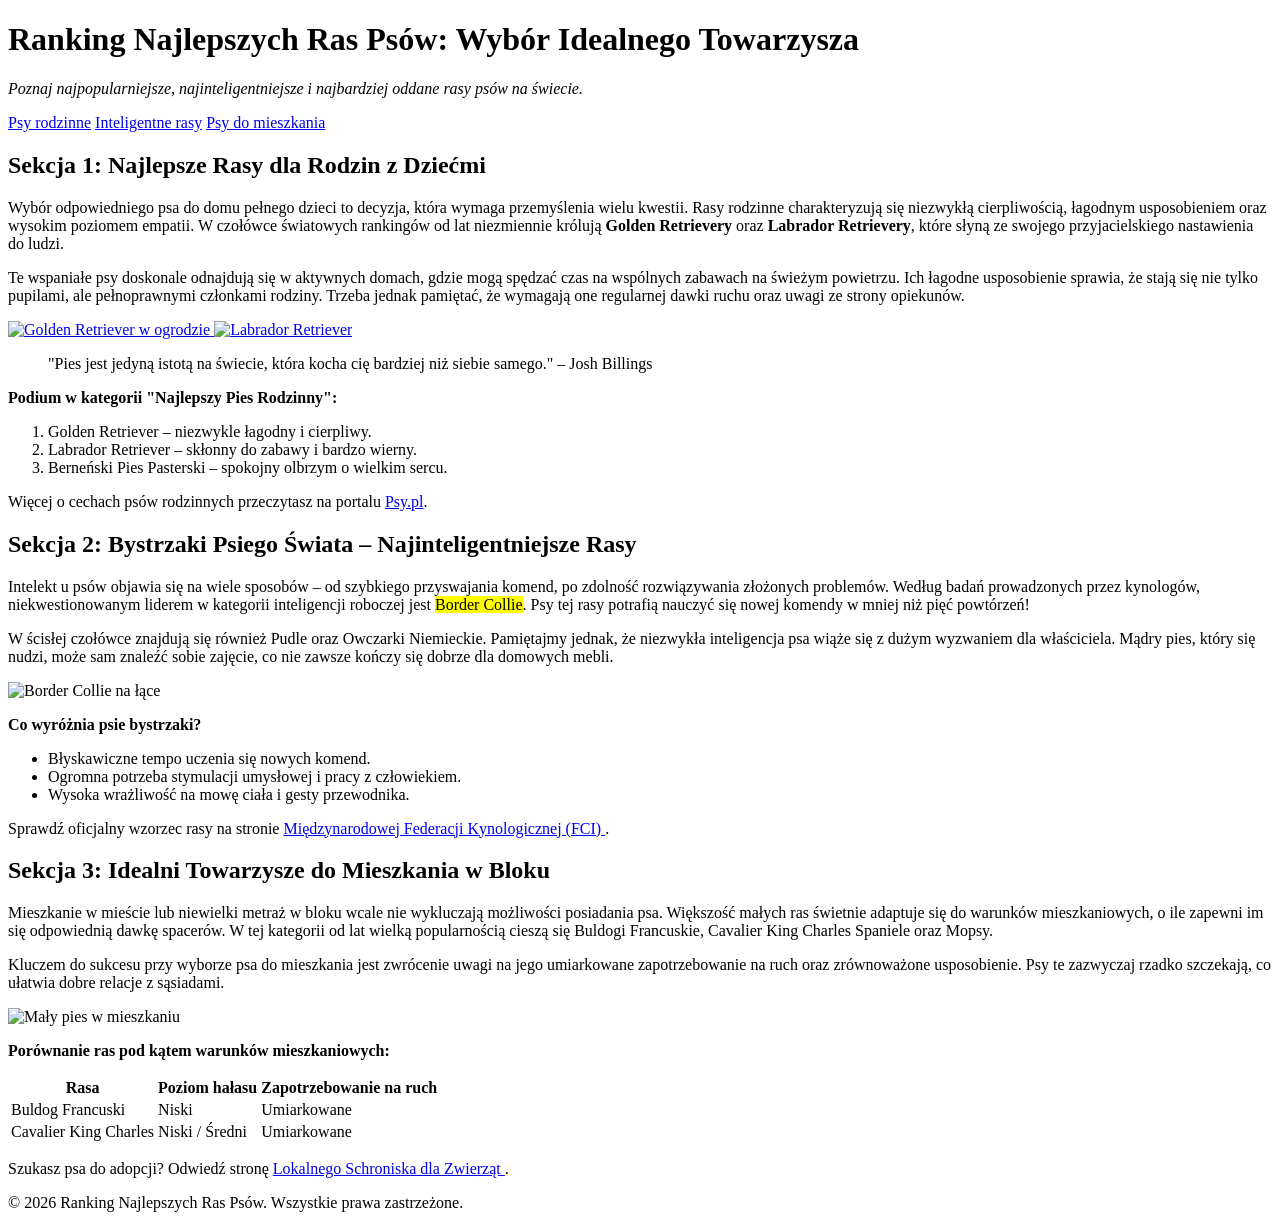
==== index.html @ ead68ef0 "Rename indeks.html to index.html" ====
<!DOCTYPE html>
<html lang="pl">
<head>
    <meta charset="UTF-8">
    <meta name="viewport" content="width=device-width, initial-scale=1.0">
    <title>Ranking Najlepszych Ras Psów</title>
    <link rel="stylesheet" href="style.css">
</head>
<body>

<header>
    <h1>Ranking Najlepszych Ras Psów:
        Wybór Idealnego Towarzysza</h1>
    <p><i>Poznaj najpopularniejsze, najinteligentniejsze
        i najbardziej oddane rasy psów na świecie.</i></p>
</header>

<nav>
    <a href="#rodzinne">Psy rodzinne</a>
    <a href="#inteligentne">Inteligentne rasy</a>
    <a href="#mieszkanie">Psy do mieszkania</a>
</nav>

<main>

    <!-- SEKCJA 1 -->

    <section id="rodzinne">
        <h2>Sekcja 1: Najlepsze Rasy dla Rodzin z Dziećmi</h2>

        <p>
            Wybór odpowiedniego psa do domu pełnego dzieci
            to decyzja, która wymaga przemyślenia wielu kwestii.
            Rasy rodzinne charakteryzują się niezwykłą
            cierpliwością, łagodnym usposobieniem oraz
            wysokim poziomem empatii.
            W czołówce światowych rankingów od lat
            niezmiennie królują <b>Golden Retrievery</b>
            oraz <b>Labrador Retrievery</b>, które słyną
            ze swojego przyjacielskiego nastawienia do ludzi.
        </p>

        <p>
            Te wspaniałe psy doskonale odnajdują się
            w aktywnych domach, gdzie mogą spędzać czas
            na wspólnych zabawach na świeżym powietrzu.
            Ich <span class="wyroznienie">łagodne usposobienie</span>
            sprawia, że stają się nie tylko pupilami,
            ale pełnoprawnymi członkami rodziny.
            Trzeba jednak pamiętać, że wymagają one
            regularnej dawki ruchu oraz uwagi
            ze strony opiekunów.
        </p>

        <div class="galeria">
            <a href="https://pl.wikipedia.org/wiki/Golden_retriever"
               target="_blank" rel="noopener noreferrer">
                <img src="https://images.unsplash.com/photo-1552053831-71594a27632d?w=800"
                     alt="Golden Retriever w ogrodzie">
            </a>

            <a href="https://pl.wikipedia.org/wiki/Labrador_retriever"
               target="_blank" rel="noopener noreferrer">
                <img src="https://upload.wikimedia.org/wikipedia/commons/2/26/YellowLabradorLooking_new.jpg"
                     alt="Labrador Retriever">
            </a>
        </div>

        <blockquote>
            "Pies jest jedyną istotą na świecie,
            która kocha cię bardziej niż siebie samego."
            – Josh Billings
        </blockquote>

        <p><b>Podium w kategorii "Najlepszy Pies Rodzinny":</b></p>

        <ol>
            <li>Golden Retriever – niezwykle łagodny i cierpliwy.</li>
            <li>Labrador Retriever – skłonny do zabawy i bardzo wierny.</li>
            <li>Berneński Pies Pasterski – spokojny olbrzym o wielkim sercu.</li>
        </ol>

        <p>
            Więcej o cechach psów rodzinnych przeczytasz
            na portalu
            <a href="https://www.psy.pl"
               target="_blank" rel="noopener noreferrer">Psy.pl</a>.
        </p>
    </section>

    <!-- SEKCJA 2 -->

    <section id="inteligentne">
        <h2>Sekcja 2: Bystrzaki Psiego Świata –
            Najinteligentniejsze Rasy</h2>

        <p>
            Intelekt u psów objawia się na wiele sposobów –
            od szybkiego przyswajania komend,
            po zdolność rozwiązywania złożonych problemów.
            Według badań prowadzonych przez kynologów,
            niekwestionowanym liderem w kategorii
            inteligencji roboczej jest
            <mark>Border Collie</mark>.
            Psy tej rasy potrafią nauczyć się nowej komendy
            w mniej niż pięć powtórzeń!
        </p>

        <p>
            W ścisłej czołówce znajdują się również
            Pudle oraz Owczarki Niemieckie.
            Pamiętajmy jednak, że niezwykła inteligencja
            psa wiąże się z dużym wyzwaniem dla właściciela.
            Mądry pies, który się nudzi, może sam znaleźć
            sobie zajęcie, co nie zawsze kończy się dobrze
            dla domowych mebli.
        </p>

        <div class="galeria">
            <img src="https://images.unsplash.com/photo-1503256207526-0d5d80fa2f47?w=800"
                 alt="Border Collie na łące">
        </div>

        <p><b>Co wyróżnia psie bystrzaki?</b></p>

        <ul>
            <li>Błyskawiczne tempo uczenia się nowych komend.</li>
            <li>Ogromna potrzeba stymulacji umysłowej i pracy z człowiekiem.</li>
            <li>Wysoka wrażliwość na mowę ciała i gesty przewodnika.</li>
        </ul>

        <p>
            Sprawdź oficjalny wzorzec rasy na stronie
            <a href="https://www.fci.be"
               target="_blank" rel="noopener noreferrer">
                Międzynarodowej Federacji Kynologicznej (FCI)
            </a>.
        </p>
    </section>

    <!-- SEKCJA 3 -->

    <section id="mieszkanie">
        <h2>Sekcja 3: Idealni Towarzysze do Mieszkania w Bloku</h2>

        <p>
            Mieszkanie w mieście lub niewielki metraż
            w bloku wcale nie wykluczają możliwości
            posiadania psa.
            Większość małych ras świetnie adaptuje się
            do warunków mieszkaniowych, o ile zapewni im się
            odpowiednią dawkę spacerów.
            W tej kategorii od lat wielką popularnością
            cieszą się <span class="wazne">Buldogi Francuskie</span>,
            Cavalier King Charles Spaniele oraz Mopsy.
        </p>

        <p>
            Kluczem do sukcesu przy wyborze psa do mieszkania
            jest zwrócenie uwagi na jego umiarkowane
            zapotrzebowanie na ruch oraz zrównoważone
            usposobienie.
            Psy te zazwyczaj rzadko szczekają,
            co ułatwia dobre relacje z sąsiadami.
        </p>

        <div class="galeria">
            <img src="https://images.unsplash.com/photo-1583511655857-d19b40a7a54e?w=800"
                 alt="Mały pies w mieszkaniu">
        </div>

        <p><b>Porównanie ras pod kątem warunków mieszkaniowych:</b></p>

        <div class="tabela">
            <table>
                <tr>
                    <th>Rasa</th>
                    <th>Poziom hałasu</th>
                    <th>Zapotrzebowanie na ruch</th>
                </tr>
                <tr>
                    <td>Buldog Francuski</td>
                    <td>Niski</td>
                    <td>Umiarkowane</td>
                </tr>
                <tr>
                    <td>Cavalier King Charles</td>
                    <td>Niski / Średni</td>
                    <td>Umiarkowane</td>
                </tr>
            </table>
        </div>

        <p>
            Szukasz psa do adopcji? Odwiedź stronę
            <a href="https://schroniskochorzow.pl"
               target="_blank" rel="noopener noreferrer">
                Lokalnego Schroniska dla Zwierząt
            </a>.
        </p>
    </section>

</main>

<footer>
    <p>&copy; 2026 Ranking Najlepszych Ras Psów.
        Wszystkie prawa zastrzeżone.</p>
</footer>

</body>
</html>
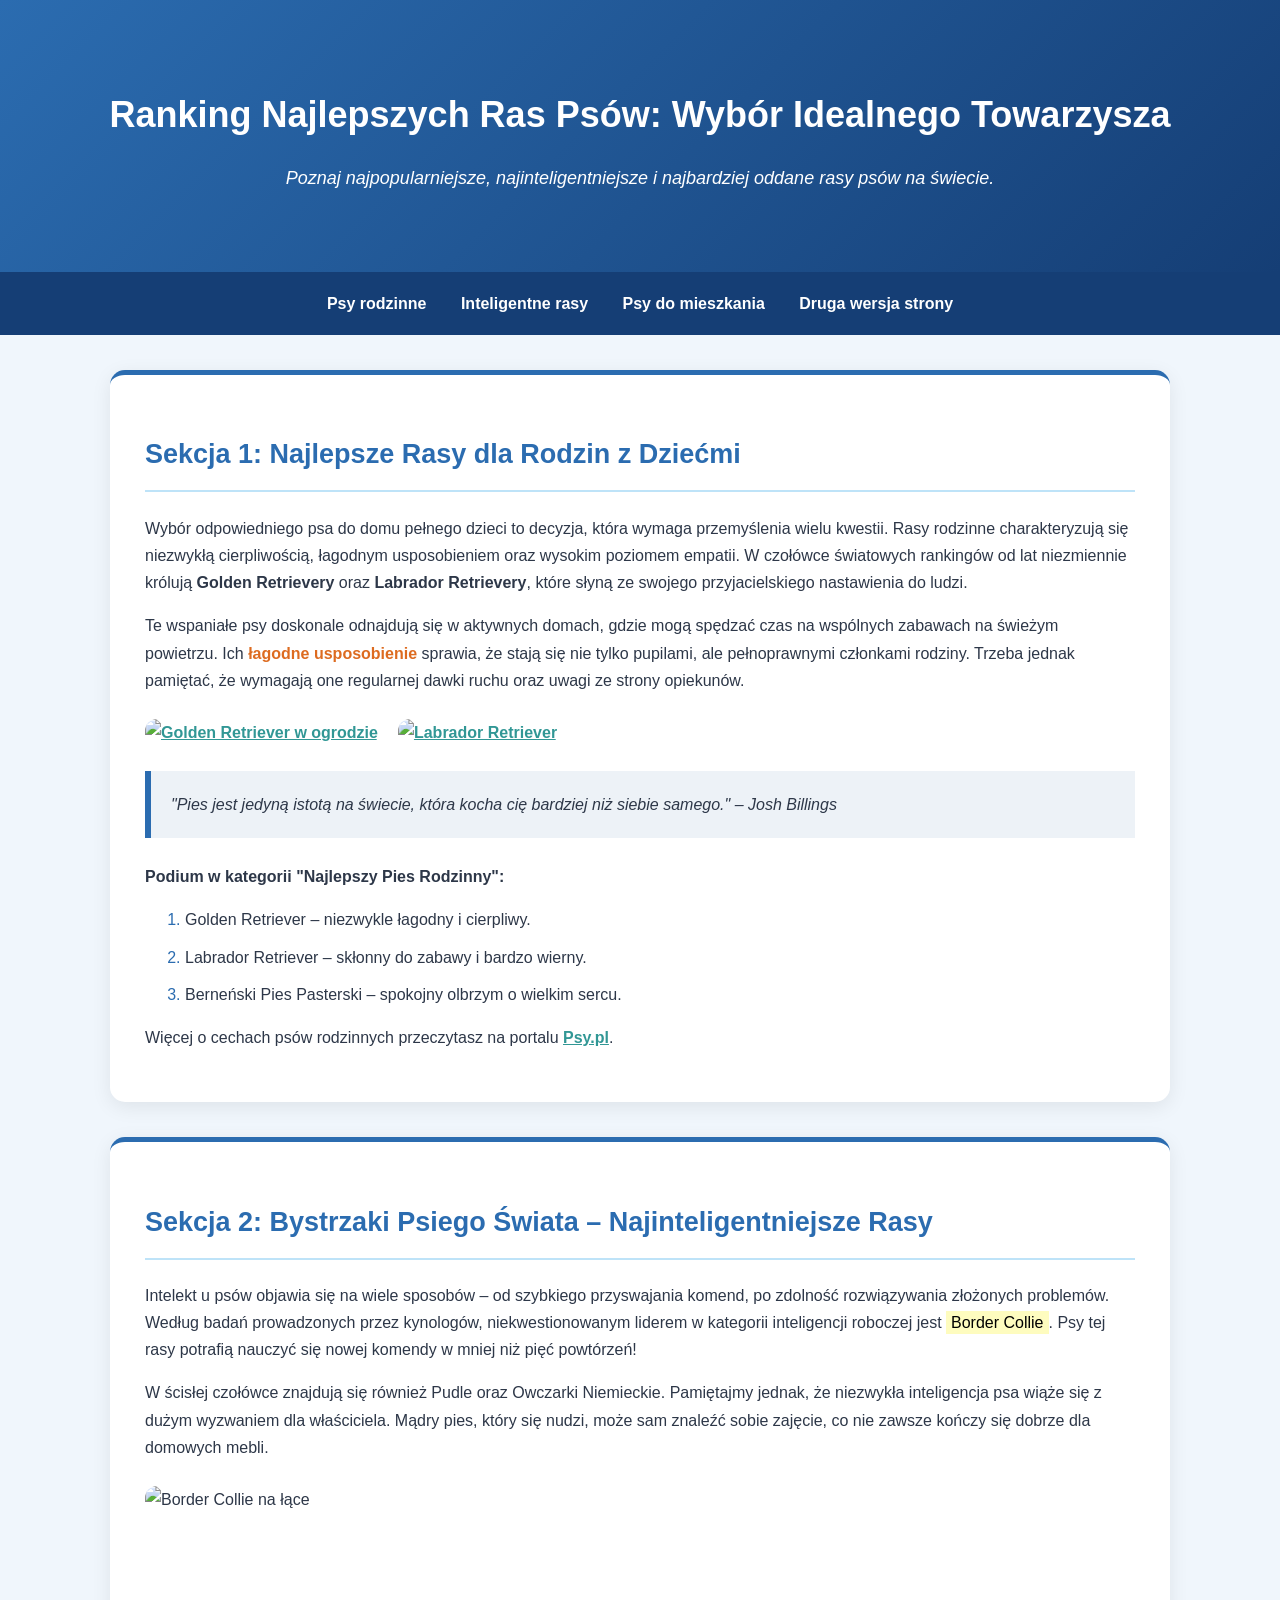
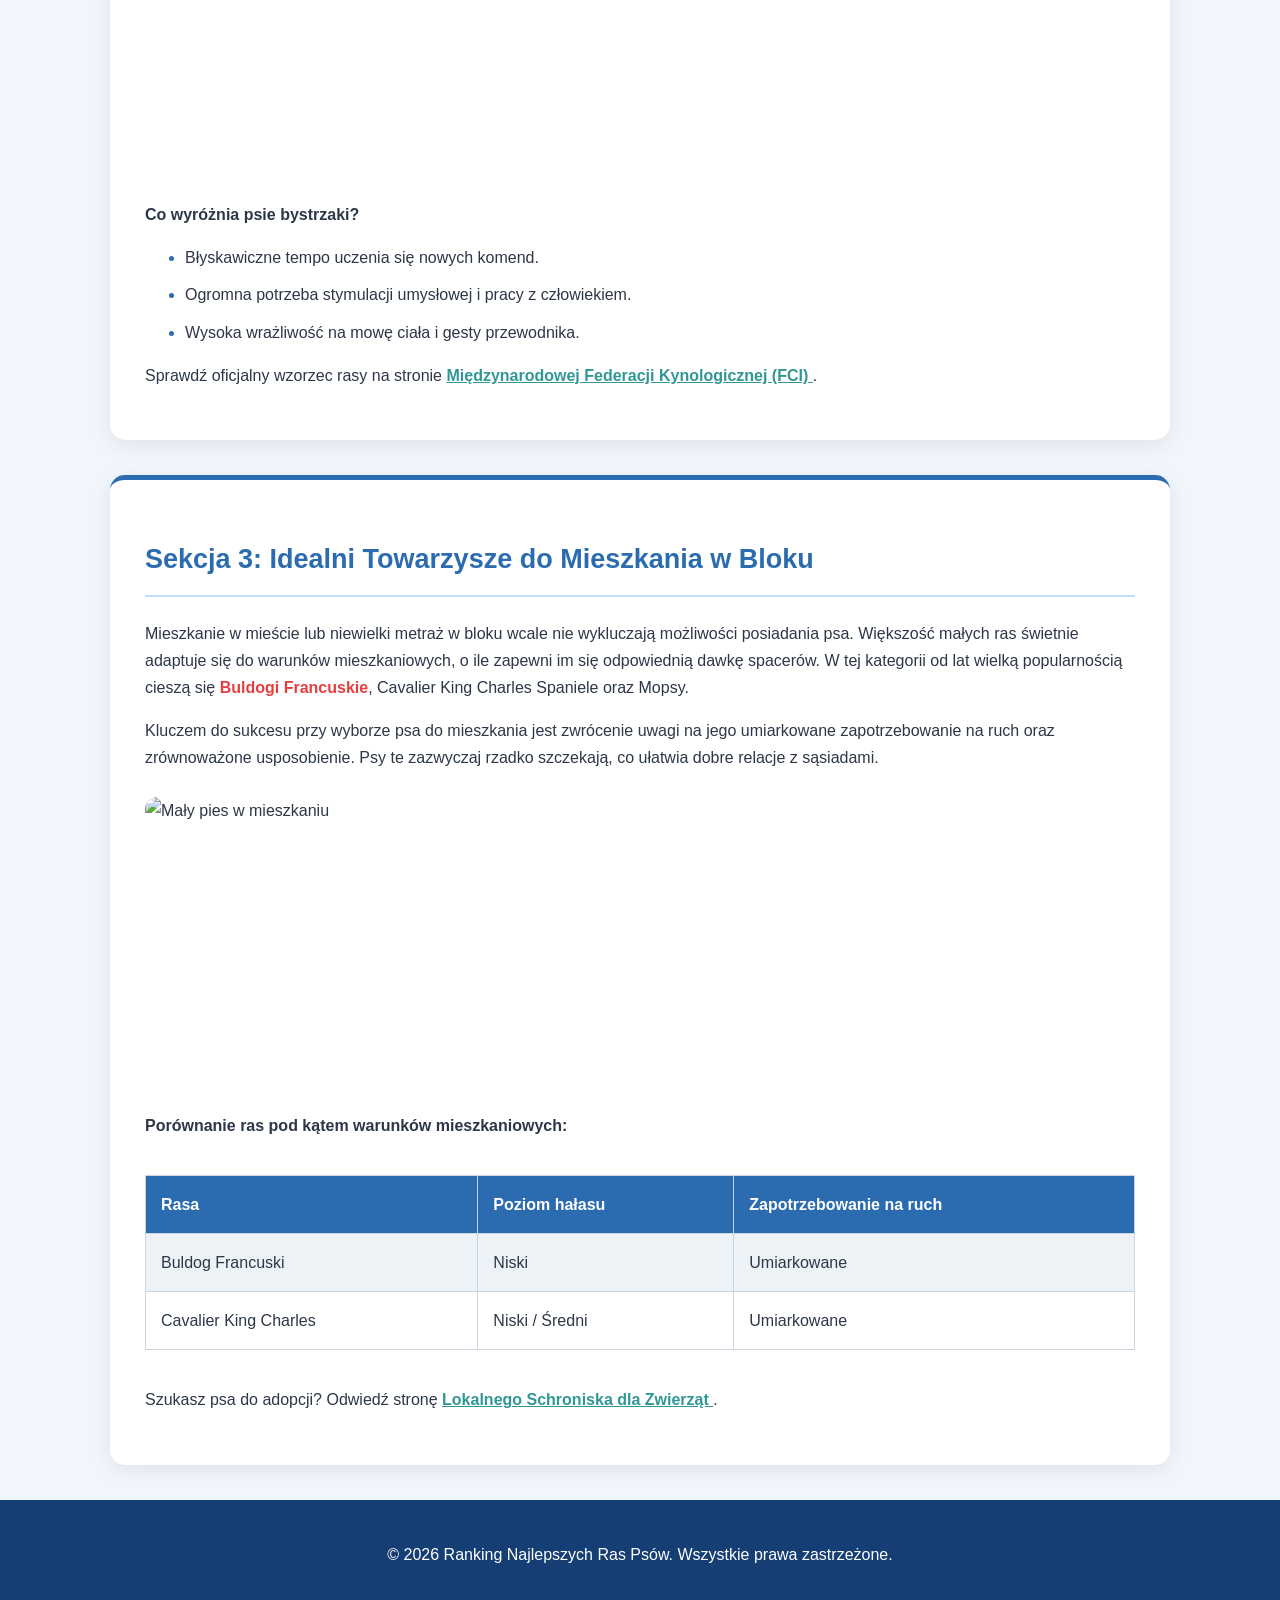
==== commit 182e1d8a: "Update index.html" ====
--- a/index.html
+++ b/index.html
@@ -16,11 +16,16 @@
         i najbardziej oddane rasy psów na świecie.</i></p>
 </header>
 
+
+  
 <nav>
     <a href="#rodzinne">Psy rodzinne</a>
     <a href="#inteligentne">Inteligentne rasy</a>
     <a href="#mieszkanie">Psy do mieszkania</a>
+    <a href="index2.html">Druga wersja strony</a>
 </nav>
+
+
 
 <main>
 
--- a/style.css
+++ b/style.css
@@ -0,0 +1,210 @@
+
+/* USTAWIENIA OGÓLNE */
+
+* {
+    box-sizing: border-box;
+}
+
+html {
+    scroll-behavior: smooth;
+}
+
+body {
+    font-family: Arial, sans-serif;
+    line-height: 1.7;
+    color: #2d3748;
+    background-color: #f0f6fc;
+    margin: 0;
+}
+
+/* NAGŁÓWEK */
+
+header {
+    text-align: center;
+    padding: 60px 25px;
+    background: linear-gradient(135deg, #2b6cb0, #153e75);
+    color: white;
+}
+
+header h1 {
+    font-size: 36px;
+    margin-bottom: 15px;
+}
+
+header p {
+    font-size: 18px;
+}
+
+/* MENU */
+
+nav {
+    background-color: #153e75;
+    padding: 18px;
+    text-align: center;
+}
+
+nav a {
+    color: white;
+    text-decoration: none;
+    margin: 15px;
+    font-weight: bold;
+}
+
+nav a:hover {
+    color: #90cdf4;
+}
+
+/* ZAWARTOŚĆ */
+
+main {
+    max-width: 1100px;
+    margin: 35px auto;
+    padding: 0 20px;
+}
+
+section {
+    background-color: white;
+    padding: 35px;
+    margin-bottom: 35px;
+    border-radius: 15px;
+    box-shadow: 0 5px 20px rgba(0,0,0,0.08);
+    border-top: 5px solid #2b6cb0;
+}
+
+h2 {
+    color: #2b6cb0;
+    font-size: 27px;
+    border-bottom: 2px solid #bee3f8;
+    padding-bottom: 12px;
+}
+
+p {
+    font-size: 16px;
+}
+
+/* WYRÓŻNIENIA */
+
+.wyroznienie {
+    color: #dd6b20;
+    font-weight: bold;
+}
+
+.wazne {
+    color: #e53e3e;
+    font-weight: bold;
+}
+
+mark {
+    background-color: #fefcbf;
+    padding: 3px 5px;
+}
+
+/* ZDJĘCIA */
+
+.galeria {
+    display: flex;
+    flex-wrap: wrap;
+    gap: 20px;
+    margin: 25px 0;
+}
+
+.galeria img {
+    width: 100%;
+    max-width: 450px;
+    height: 290px;
+    object-fit: cover;
+    border-radius: 12px;
+    transition: transform 0.3s;
+}
+
+.galeria img:hover {
+    transform: scale(1.03);
+}
+
+/* CYTAT */
+
+blockquote {
+    background-color: #edf2f7;
+    border-left: 6px solid #2b6cb0;
+    margin: 25px 0;
+    padding: 20px;
+    font-style: italic;
+}
+
+/* LISTY */
+
+li {
+    margin-bottom: 10px;
+}
+
+li::marker {
+    color: #2b6cb0;
+}
+
+/* LINKI */
+
+section a {
+    color: #319795;
+    font-weight: bold;
+}
+
+section a:hover {
+    color: #22543d;
+}
+
+/* TABELA */
+
+.tabela {
+    overflow-x: auto;
+}
+
+table {
+    border-collapse: collapse;
+    width: 100%;
+    margin: 20px 0;
+}
+
+th {
+    background-color: #2b6cb0;
+    color: white;
+}
+
+th, td {
+    border: 1px solid #cbd5e0;
+    padding: 15px;
+    text-align: left;
+}
+
+tr:nth-child(even) {
+    background-color: #edf2f7;
+}
+
+/* STOPKA */
+
+footer {
+    background-color: #153e75;
+    color: white;
+    text-align: center;
+    padding: 25px;
+}
+
+/* TELEFONY */
+
+@media (max-width: 600px) {
+    header h1 {
+        font-size: 26px;
+    }
+
+    nav a {
+        display: block;
+        margin: 10px;
+    }
+
+    section {
+        padding: 20px;
+    }
+
+    .galeria img {
+        height: auto;
+    }
+}
